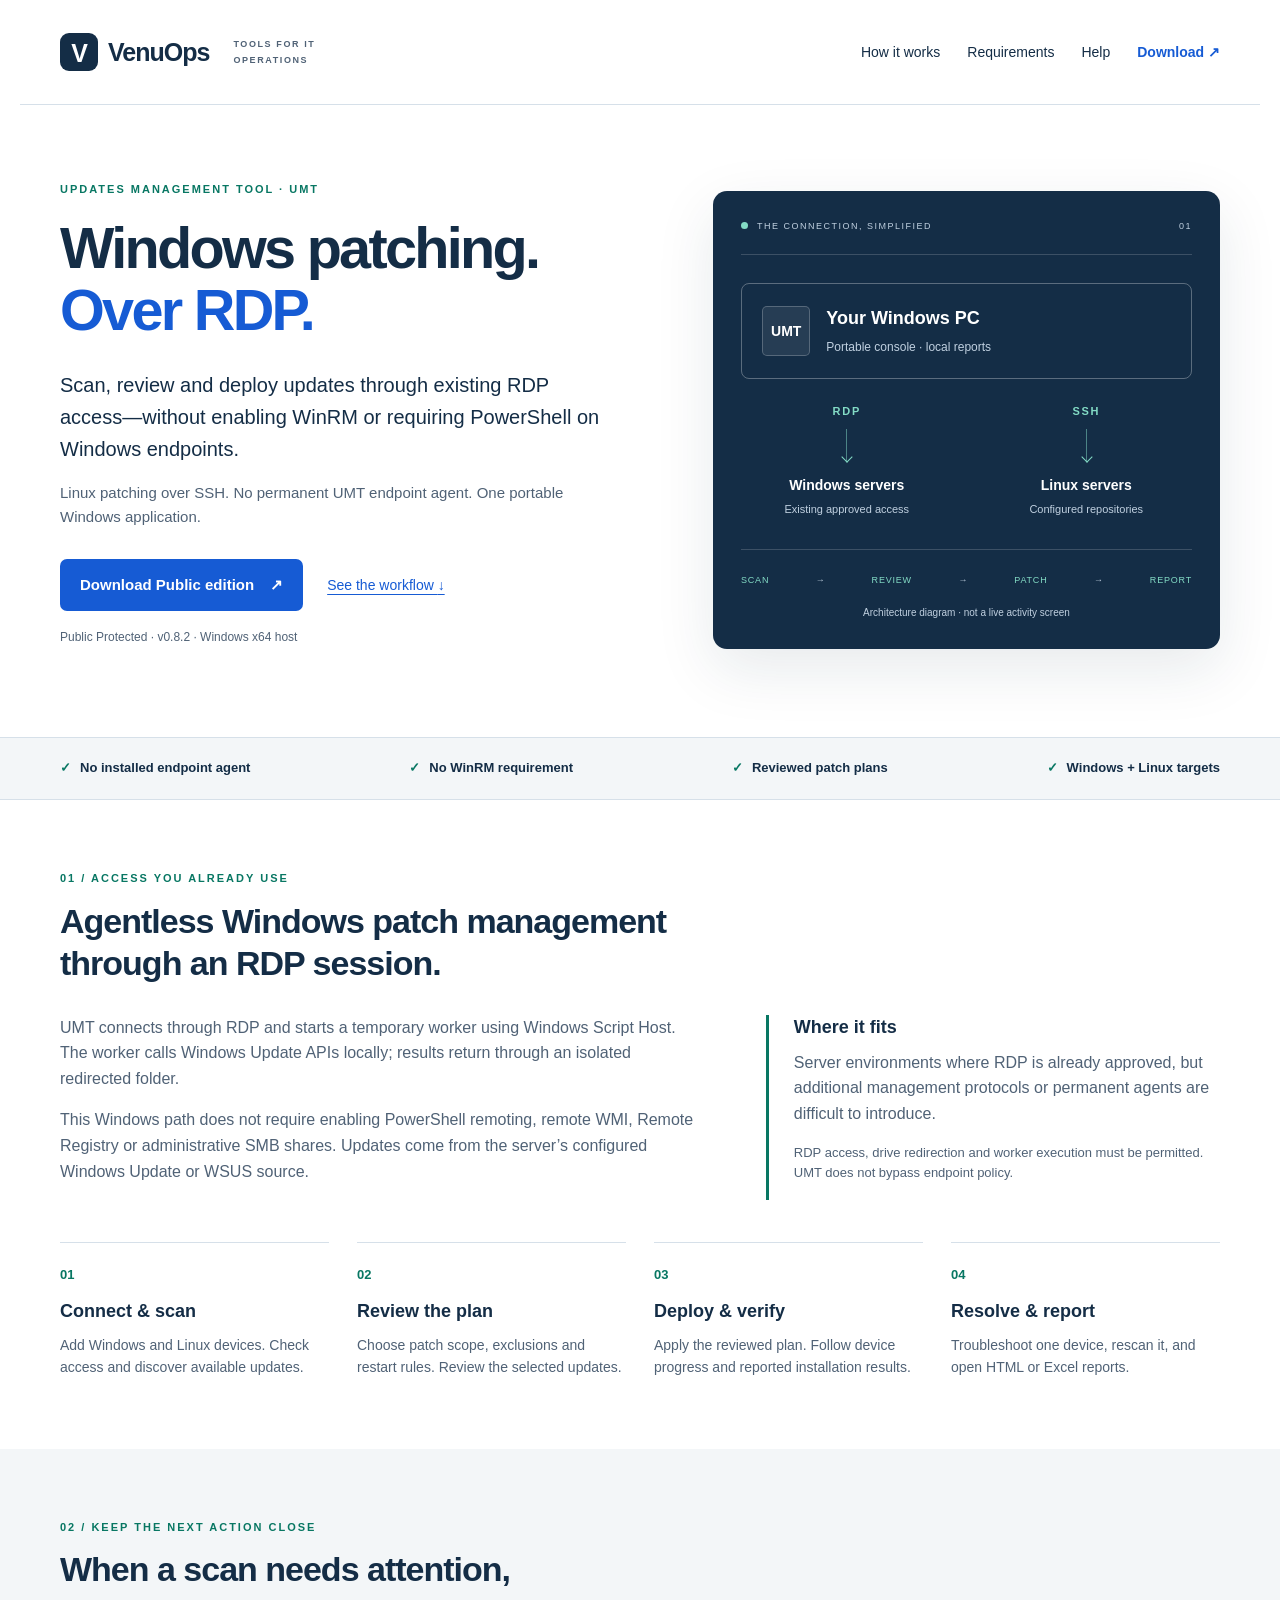
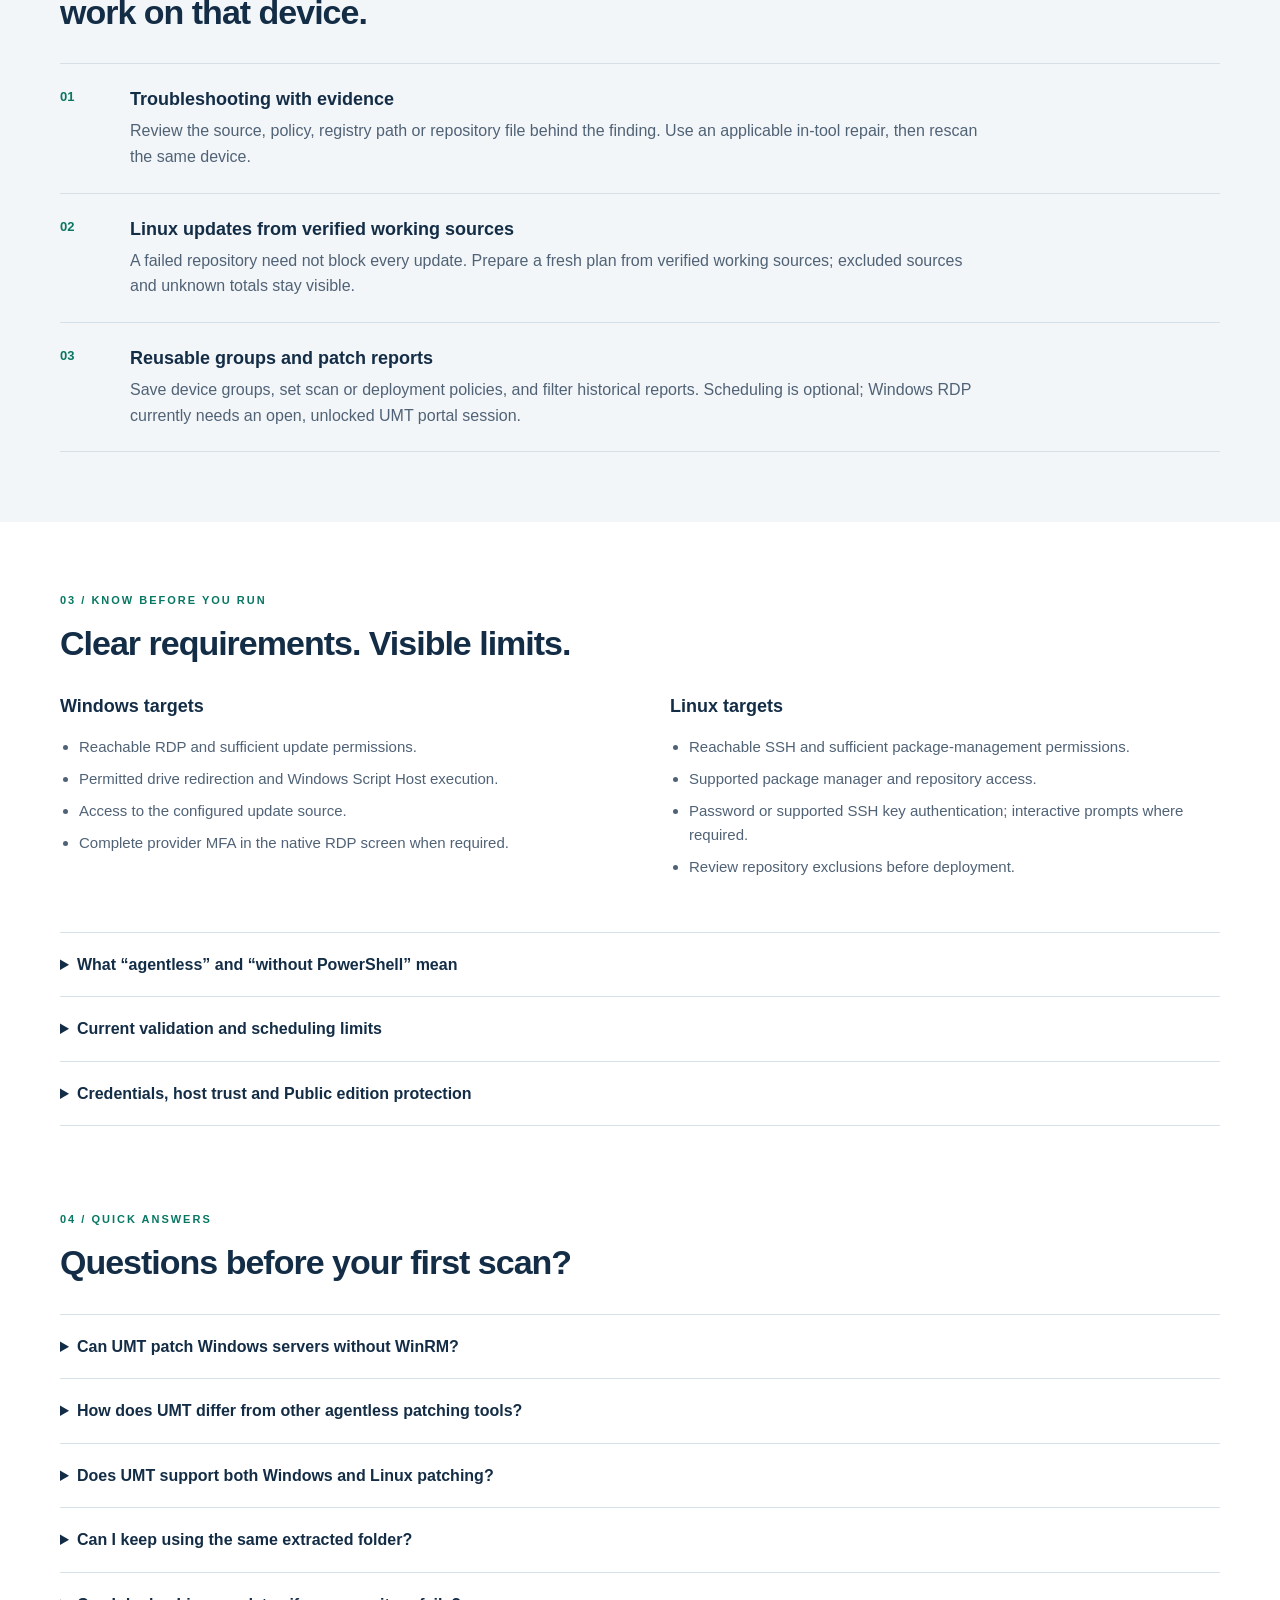
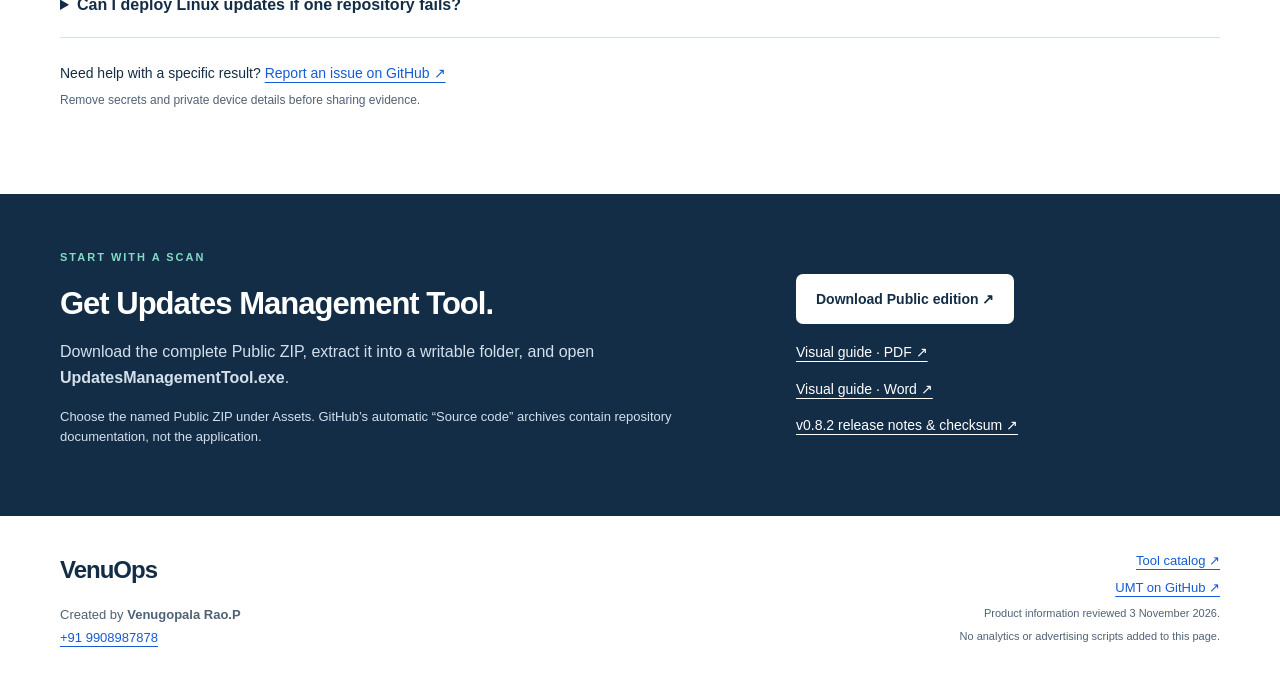
==== index.html @ 6baeb3b1 "Publish VenuOps product website through GitHub Pages" ====
<!doctype html>
<html lang="en">
<head>
  <meta charset="utf-8">
  <meta name="viewport" content="width=device-width, initial-scale=1">
  <title>Agentless Windows Patching over RDP | VenuOps UMT</title>
  <meta name="description" content="Patch Windows servers over existing RDP access without WinRM or endpoint PowerShell. VenuOps UMT also manages Linux updates over SSH. Download the Public edition.">
  <meta name="robots" content="index,follow,max-image-preview:large">
  <meta name="author" content="Venugopala Rao.P">
  <meta name="google-site-verification" content="EnVmpY32mCL_fumtne6uBINLVQVDiM8uMypnUDBG_og">
  <link rel="canonical" href="https://gopalumasree.github.io/Updates-Management-Tool/">
  <meta property="og:type" content="website">
  <meta property="og:site_name" content="VenuOps">
  <meta property="og:title" content="Windows patching over RDP. Linux patching over SSH.">
  <meta property="og:description" content="Meet UMT: portable patch management with reviewed deployment, per-device troubleshooting and local reports. No permanent UMT endpoint agent.">
  <meta property="og:url" content="https://gopalumasree.github.io/Updates-Management-Tool/">
  <meta name="twitter:card" content="summary">
  <meta name="theme-color" content="#142d46">
  <link rel="icon" href="icon.svg" type="image/svg+xml">
  <link rel="stylesheet" href="style.css">
  <script type="application/ld+json">
  {"@context":"https://schema.org","@graph":[{"@type":"WebSite","@id":"https://gopalumasree.github.io/Updates-Management-Tool/#website","url":"https://gopalumasree.github.io/Updates-Management-Tool/","name":"VenuOps UMT","alternateName":"Updates Management Tool"},{"@type":"SoftwareApplication","@id":"https://gopalumasree.github.io/Updates-Management-Tool/#umt","name":"Updates Management Tool (UMT)","alternateName":"VenuOps UMT","url":"https://gopalumasree.github.io/Updates-Management-Tool/","applicationCategory":"UtilitiesApplication","operatingSystem":"Windows x64","softwareVersion":"0.8.2","description":"Portable Windows application for agentless Windows patching over RDP and Linux patching over SSH, with reviewed deployment, troubleshooting, groups and reports.","downloadUrl":"https://github.com/gopalumasree/Updates-Management-Tool/releases/latest","releaseNotes":"https://github.com/gopalumasree/Updates-Management-Tool/releases/tag/v0.8.2","creator":{"@type":"Person","name":"Venugopala Rao.P"},"sameAs":"https://github.com/gopalumasree/Updates-Management-Tool"}]}
  </script>
</head>
<body>
<a class="skip" href="#main">Skip to content</a>
<header class="wrap topbar">
  <a class="brand" href="./" aria-label="VenuOps home"><span class="mark">V</span> VenuOps<span class="brand-note">TOOLS FOR IT OPERATIONS</span></a>
  <nav aria-label="Main navigation"><a href="#how-it-works">How it works</a><a href="#requirements">Requirements</a><a href="#help">Help</a><a class="nav-download" href="#download">Download ↗</a></nav>
</header>
<main id="main">
<section class="hero wrap">
  <div class="hero-copy">
    <p class="eyebrow">UPDATES MANAGEMENT TOOL · UMT</p>
    <h1>Windows patching.<br><span>Over RDP.</span></h1>
    <p class="lead">Scan, review and deploy updates through existing RDP access—without enabling WinRM or requiring PowerShell on Windows endpoints.</p>
    <p class="sublead">Linux patching over SSH. No permanent UMT endpoint agent. One portable Windows application.</p>
    <div class="actions"><a class="button primary" href="https://github.com/gopalumasree/Updates-Management-Tool/releases/latest">Download Public edition <span aria-hidden="true">↗</span></a><a class="text-link" href="#how-it-works">See the workflow <span aria-hidden="true">↓</span></a></div>
    <p class="version">Public Protected · v0.8.2 · Windows x64 host</p>
  </div>
  <div class="connection" role="img" aria-label="Connection diagram: UMT on a Windows PC connects to Windows servers over RDP and Linux servers over SSH. Both feed a reviewed plan and local reports.">
    <div class="diagram-head"><span class="light"></span> THE CONNECTION, SIMPLIFIED <span>01</span></div>
    <div class="host"><span class="host-icon">UMT</span><div><strong>Your Windows PC</strong><span>Portable console · local reports</span></div></div>
    <div class="routes"><div><span class="route-label">RDP</span><span class="route-line"></span><strong>Windows servers</strong><small>Existing approved access</small></div><div><span class="route-label">SSH</span><span class="route-line"></span><strong>Linux servers</strong><small>Configured repositories</small></div></div>
    <div class="diagram-foot"><span>SCAN</span><i>→</i><span>REVIEW</span><i>→</i><span>PATCH</span><i>→</i><span>REPORT</span></div>
    <p>Architecture diagram · not a live activity screen</p>
  </div>
</section>
<section class="proof-strip"><div class="wrap"><span>No installed endpoint agent</span><span>No WinRM requirement</span><span>Reviewed patch plans</span><span>Windows + Linux targets</span></div></section>
<section class="wrap section" id="how-it-works">
  <div class="section-heading"><p class="eyebrow">01 / ACCESS YOU ALREADY USE</p><h2>Agentless Windows patch management<br>through an RDP session.</h2></div>
  <div class="explain-grid"><div><p>UMT connects through RDP and starts a temporary worker using Windows Script Host. The worker calls Windows Update APIs locally; results return through an isolated redirected folder.</p><p>This Windows path does not require enabling PowerShell remoting, remote WMI, Remote Registry or administrative SMB shares. Updates come from the server’s configured Windows Update or WSUS source.</p></div><aside><h3>Where it fits</h3><p>Server environments where RDP is already approved, but additional management protocols or permanent agents are difficult to introduce.</p><p class="small">RDP access, drive redirection and worker execution must be permitted. UMT does not bypass endpoint policy.</p></aside></div>
  <ol class="workflow"><li><span>01</span><h3>Connect & scan</h3><p>Add Windows and Linux devices. Check access and discover available updates.</p></li><li><span>02</span><h3>Review the plan</h3><p>Choose patch scope, exclusions and restart rules. Review the selected updates.</p></li><li><span>03</span><h3>Deploy & verify</h3><p>Apply the reviewed plan. Follow device progress and reported installation results.</p></li><li><span>04</span><h3>Resolve & report</h3><p>Troubleshoot one device, rescan it, and open HTML or Excel reports.</p></li></ol>
</section>
<section class="tinted"><div class="wrap section">
  <div class="section-heading"><p class="eyebrow">02 / KEEP THE NEXT ACTION CLOSE</p><h2>When a scan needs attention,<br>work on that device.</h2></div>
  <div class="feature-rows"><article><span>01</span><div><h3>Troubleshooting with evidence</h3><p>Review the source, policy, registry path or repository file behind the finding. Use an applicable in-tool repair, then rescan the same device.</p></div></article><article><span>02</span><div><h3>Linux updates from verified working sources</h3><p>A failed repository need not block every update. Prepare a fresh plan from verified working sources; excluded sources and unknown totals stay visible.</p></div></article><article><span>03</span><div><h3>Reusable groups and patch reports</h3><p>Save device groups, set scan or deployment policies, and filter historical reports. Scheduling is optional; Windows RDP currently needs an open, unlocked UMT portal session.</p></div></article></div>
</div></section>
<section class="wrap section" id="requirements">
  <div class="section-heading"><p class="eyebrow">03 / KNOW BEFORE YOU RUN</p><h2>Clear requirements. Visible limits.</h2></div>
  <div class="requirements"><article><h3>Windows targets</h3><ul><li>Reachable RDP and sufficient update permissions.</li><li>Permitted drive redirection and Windows Script Host execution.</li><li>Access to the configured update source.</li><li>Complete provider MFA in the native RDP screen when required.</li></ul></article><article><h3>Linux targets</h3><ul><li>Reachable SSH and sufficient package-management permissions.</li><li>Supported package manager and repository access.</li><li>Password or supported SSH key authentication; interactive prompts where required.</li><li>Review repository exclusions before deployment.</li></ul></article></div>
  <details><summary>What “agentless” and “without PowerShell” mean</summary><p>No permanent UMT agent is installed on endpoints. A temporary worker still executes on the Windows server using <code>cscript</code>, Windows Update APIs and local WMI checks. The tool PC uses a bundled PowerShell runtime. No endpoint PowerShell or PowerShell-remoting setup is required for this RDP patching path.</p></details>
  <details><summary>Current validation and scheduling limits</summary><p>Release 0.8.2 passed automated regression, package-integrity and native-startup checks within the documented scope. Live deployment, installed-service lifecycle, logged-out scheduling and cross-PC credential migration acceptance remain pending. A broader saved-credential test process stopped before completion; simulated scheduler tests passed separately.</p><p>Windows RDP/MFA work currently requires an unlocked portal session. Old duplicate scheduler registrations are not automatically removed. Start with a scan-only trial and read <code>docs/VALIDATION.txt</code> in the release.</p></details>
  <details><summary>Credentials, host trust and Public edition protection</summary><p>Saved access is encrypted and Windows/account-bound. Use Backup / move and Restore for migration, then validate access. Reports and operational data remain local unless you choose to share them.</p><p>Current SSH host keys and RDP certificates are automatically accepted; SSH fingerprints and changes are recorded. Check the bundled privacy and authentication documentation against your requirements.</p><p>The Public edition checks owner-signed application files for modification. Normal use needs no owner passphrase. This is application integrity protection, not Windows Authenticode signing or a guarantee against reverse engineering. Public availability does not make the application source open source.</p></details>
</section>
<section class="wrap section faq" id="help">
  <div class="section-heading"><p class="eyebrow">04 / QUICK ANSWERS</p><h2>Questions before your first scan?</h2></div>
  <details><summary>Can UMT patch Windows servers without WinRM?</summary><p>Yes. Its Windows patching path uses RDP to start a local worker and exchange results. You do not need to enable WinRM or PowerShell remoting. RDP, drive redirection and worker execution must already be permitted.</p></details>
  <details><summary>How does UMT differ from other agentless patching tools?</summary><p>The connection method is the distinction. <a href="https://docs.pdq.com/current-version/Deploy/windows-services.htm">PDQ Deploy documents administrative-share transfer and a temporary target service</a>. <a href="https://help.ivanti.com/iv/help/en_US/isec/vNow/Topics/Configuring-Agentless-Patch-Management.htm">Ivanti Security Controls documents file sharing and Remote Registry for agentless scans</a>. UMT uses an RDP session for its Windows path. These are architectural differences, not a claim that UMT replaces every enterprise feature.</p></details>
  <details><summary>Does UMT support both Windows and Linux patching?</summary><p>UMT runs on a Windows x64 PC and manages Windows targets over RDP and Linux targets over SSH. It is not a native Linux desktop application. Available patch choices depend on the target operating system and package manager.</p></details>
  <details><summary>Can I keep using the same extracted folder?</summary><p>Yes. Retain the folder to keep local configuration, run reports and history. Use New scan for a fresh run, or rescan a single device when appropriate. Resume applies to interrupted deployments. Use the protected migration workflow when moving saved access to another machine.</p></details>
  <details><summary>Can I deploy Linux updates if one repository fails?</summary><p>UMT can prepare a new plan using freshly verified working sources. Review the excluded source and selected packages before deployment. Cached or merely observed packages are not automatically a verified deployment plan, and whole-device pending totals may remain unknown.</p></details>
  <p class="help-link">Need help with a specific result? <a href="https://github.com/gopalumasree/Updates-Management-Tool/issues">Report an issue on GitHub ↗</a> <span>Remove secrets and private device details before sharing evidence.</span></p>
</section>
<section class="download-band" id="download"><div class="wrap download-layout"><div><p class="eyebrow">START WITH A SCAN</p><h2>Get Updates Management Tool.</h2><p>Download the complete Public ZIP, extract it into a writable folder, and open <strong>UpdatesManagementTool.exe</strong>.</p><p class="small">Choose the named Public ZIP under Assets. GitHub’s automatic “Source code” archives contain repository documentation, not the application.</p></div><div class="download-actions"><a class="button light-button" href="https://github.com/gopalumasree/Updates-Management-Tool/releases/latest">Download Public edition ↗</a><a href="https://github.com/gopalumasree/Updates-Management-Tool/releases/download/v0.8.2/UMT-0.8.2-Visual-Use-Guide.pdf">Visual guide · PDF ↗</a><a href="https://github.com/gopalumasree/Updates-Management-Tool/releases/download/v0.8.2/UMT-0.8.2-Visual-Use-Guide.docx">Visual guide · Word ↗</a><a href="https://github.com/gopalumasree/Updates-Management-Tool/releases/tag/v0.8.2">v0.8.2 release notes & checksum ↗</a></div></div></section>
</main>
<footer class="wrap"><div><strong>VenuOps</strong><p>Created by <b>Venugopala Rao.P</b><br><a href="tel:+919908987878">+91 9908987878</a></p></div><div class="footer-links"><a href="https://github.com/gopalumasree/VenuOps">Tool catalog ↗</a><a href="https://github.com/gopalumasree/Updates-Management-Tool">UMT on GitHub ↗</a><span>Product information reviewed 3 November 2026.</span><span>No analytics or advertising scripts added to this page.</span></div></footer>
</body>
</html>
---- style.css ----
:root{--ink:#142d46;--blue:#165bd4;--teal:#087763;--muted:#506276;--line:#d6e0e9;--paper:#fff;--tint:#f3f6f8}*{box-sizing:border-box}html{scroll-behavior:smooth;scroll-padding-top:24px}body{margin:0;color:var(--ink);background:var(--paper);font-family:Segoe UI,Arial,sans-serif;font-size:16px;line-height:1.6}a{color:var(--blue);text-underline-offset:4px}a:hover{text-decoration-thickness:2px}a:focus-visible,summary:focus-visible{outline:3px solid #d98b1d;outline-offset:5px;border-radius:4px}.wrap{max-width:1240px;margin:auto;padding-left:40px;padding-right:40px}.skip{position:absolute;top:-100px;left:16px;background:white;padding:12px;z-index:10}.skip:focus{top:12px}.topbar{display:flex;align-items:center;justify-content:space-between;min-height:105px;border-bottom:1px solid var(--line);gap:24px}.brand{display:flex;align-items:center;gap:10px;text-decoration:none;color:var(--ink);font-size:25px;font-weight:750;letter-spacing:-1px}.mark{display:grid;place-items:center;width:38px;height:38px;background:var(--ink);color:#fff;font-size:25px;border-radius:9px}.brand-note{max-width:112px;font-size:9px;letter-spacing:1.6px;margin-left:14px;line-height:1.8;font-weight:600;color:var(--muted)}nav{display:flex;gap:27px;align-items:center;font-size:14px}nav a{color:var(--ink);text-decoration:none}.nav-download{color:var(--blue);font-weight:650}.hero{display:grid;grid-template-columns:1.15fr 1fr;gap:70px;padding-top:76px;padding-bottom:78px;align-items:center}.eyebrow{font-size:11px;font-weight:750;letter-spacing:2px;margin:0 0 18px;color:var(--teal)}h1{font-size:clamp(44px,4.5vw,66px);font-weight:700;line-height:1.08;letter-spacing:-2.7px;margin:0 0 28px}h1 span{color:var(--blue)}.lead{font-size:20px;line-height:1.6;margin-bottom:16px;max-width:550px}.sublead{font-size:15px;color:var(--muted);max-width:510px}.actions{display:flex;gap:24px;align-items:center;margin-top:30px}.button{display:inline-flex;gap:16px;align-items:center;justify-content:center;text-decoration:none;font-weight:650;padding:14px 20px;border-radius:7px;font-size:15px}.primary{background:var(--blue);color:white}.primary:hover{background:#1049ad}.text-link{font-size:14px;white-space:nowrap}.version{font-size:12px;color:var(--muted);margin-top:17px}.connection{background:var(--ink);color:#fff;padding:28px;border-radius:14px;box-shadow:0 20px 60px #142d461a}.diagram-head{display:flex;align-items:center;gap:9px;font-size:9px;letter-spacing:1.5px;color:#c0d0e0;border-bottom:1px solid #ffffff2b;padding-bottom:21px}.diagram-head>span:last-child{margin-left:auto}.light{height:7px;width:7px;border-radius:50%;background:#83dbc5}.host{display:flex;align-items:center;gap:16px;border:1px solid #ffffff4d;border-radius:8px;padding:20px;margin-top:28px}.host-icon{background:#ffffff14;border:1px solid #ffffff38;padding:13px 8px;border-radius:5px;font-weight:750;font-size:14px}.host strong{display:block;font-size:18px}.host div span{font-size:12px;color:#c0d0e0}.routes{display:grid;grid-template-columns:1fr 1fr;gap:28px;text-align:center;margin-top:24px}.routes>div{display:flex;flex-direction:column;align-items:center}.route-label{color:#83dbc5;font-size:11px;letter-spacing:1.7px;font-weight:700}.route-line{height:32px;width:1px;background:#83dbc580;position:relative;margin:8px 0 13px}.route-line:after{content:'';position:absolute;bottom:0;left:-3px;width:7px;height:7px;border-right:1px solid #83dbc5;border-bottom:1px solid #83dbc5;transform:rotate(45deg)}.routes strong{font-size:14px}.routes small{font-size:11px;color:#c0d0e0;margin-top:5px}.diagram-foot{display:flex;justify-content:space-between;gap:5px;border-top:1px solid #ffffff2b;margin-top:30px;padding-top:23px;font-size:9px;letter-spacing:.8px;color:#83dbc5}.diagram-foot i{color:#c0d0e0}.connection>p{font-size:10px;color:#c0d0e0;margin:18px 0 0;text-align:center}.proof-strip{border-top:1px solid var(--line);border-bottom:1px solid var(--line);background:var(--tint)}.proof-strip>.wrap{display:flex;justify-content:space-between;gap:20px;padding-top:20px;padding-bottom:20px;font-size:13px;font-weight:650}.proof-strip span:before{content:'✓';color:var(--teal);margin-right:9px}.section{padding-top:70px;padding-bottom:70px}.section-heading{margin-bottom:30px}.section-heading .eyebrow{margin-bottom:12px}h2{font-size:34px;font-weight:650;line-height:1.25;letter-spacing:-1px;margin:0}h3{font-size:18px;line-height:1.4;margin:0 0 10px}.explain-grid{display:grid;grid-template-columns:1.4fr 1fr;gap:70px}.explain-grid p{margin:0 0 16px;color:var(--muted)}aside{border-left:3px solid var(--teal);padding-left:25px}.small{font-size:13px}.workflow{list-style:none;margin:42px 0 0;padding:0;display:grid;grid-template-columns:repeat(4,1fr);gap:28px}.workflow li{border-top:1px solid var(--line);padding-top:18px}.workflow li>span{color:var(--teal);font-size:13px;font-weight:700}.workflow h3{margin-top:12px}.workflow p{font-size:14px;color:var(--muted);margin:0}.tinted{background:var(--tint)}.feature-rows{border-top:1px solid var(--line)}.feature-rows article{display:grid;grid-template-columns:70px 1fr;padding:23px 0;border-bottom:1px solid var(--line)}.feature-rows article>span{color:var(--teal);font-size:13px;font-weight:750}.feature-rows h3{margin:0 0 6px}.feature-rows p{margin:0;color:var(--muted);max-width:850px}.requirements{display:grid;grid-template-columns:1fr 1fr;gap:60px;margin-bottom:30px}.requirements ul{padding-left:19px;color:var(--muted);font-size:15px}.requirements li{padding-bottom:8px}details{border-top:1px solid var(--line)}details:last-of-type{border-bottom:1px solid var(--line)}summary{cursor:pointer;padding:19px 32px 19px 0;font-weight:600;font-size:16px}details p{font-size:15px;color:var(--muted);max-width:1000px;margin:0 0 18px}code{font-size:13px;background:var(--tint);padding:2px 5px;border-radius:3px}.faq{padding-top:15px}.help-link{font-size:14px;margin-top:24px}.help-link span{display:block;color:var(--muted);font-size:12px;margin-top:7px}.download-band{background:var(--ink);color:white}.download-layout{display:grid;grid-template-columns:1.5fr 1fr;gap:100px;padding-top:55px;padding-bottom:55px}.download-band .eyebrow{color:#83dbc5}.download-band p{color:#d3e0eb}.download-band h2{font-size:31px}.download-actions{display:flex;flex-direction:column;align-items:flex-start;gap:14px;justify-content:center}.download-actions>a{color:white;font-size:14px}.download-actions>.light-button{color:var(--ink);background:white;margin-bottom:3px}footer{display:flex;justify-content:space-between;gap:40px;padding-top:35px;padding-bottom:35px}footer strong{font-size:24px;letter-spacing:-1px}footer p{font-size:13px;color:var(--muted);line-height:1.8}.footer-links{display:flex;flex-direction:column;align-items:flex-end;gap:6px;font-size:13px}.footer-links span{font-size:11px;color:var(--muted)}@media(max-width:1000px){.hero{gap:32px}.actions{gap:16px;flex-wrap:wrap}.brand-note{display:none}.connection{padding:22px}.explain-grid{gap:35px}.download-layout{gap:40px}.workflow{gap:18px}}@media(max-width:760px){.wrap{padding-left:24px;padding-right:24px}.topbar{min-height:84px}.brand{font-size:22px}nav{gap:16px}nav>a:not(.nav-download){display:none}.hero{grid-template-columns:1fr;padding-top:44px;padding-bottom:44px;gap:32px}h1{font-size:51px;letter-spacing:-2px}.lead{font-size:18px}.connection{max-width:520px;width:100%}.proof-strip>.wrap{display:grid;grid-template-columns:1fr 1fr;gap:14px;font-size:12px}.section{padding-top:45px;padding-bottom:45px}h2{font-size:29px}.explain-grid,.requirements,.download-layout{grid-template-columns:1fr;gap:25px}.workflow{grid-template-columns:1fr 1fr;gap:28px 22px}.feature-rows article{grid-template-columns:40px 1fr}.feature-rows p{font-size:14px}.faq{padding-top:5px}.download-layout{padding-top:40px;padding-bottom:40px}footer{flex-direction:column;gap:16px}.footer-links{align-items:flex-start}}@media(prefers-reduced-motion:reduce){html{scroll-behavior:auto}}
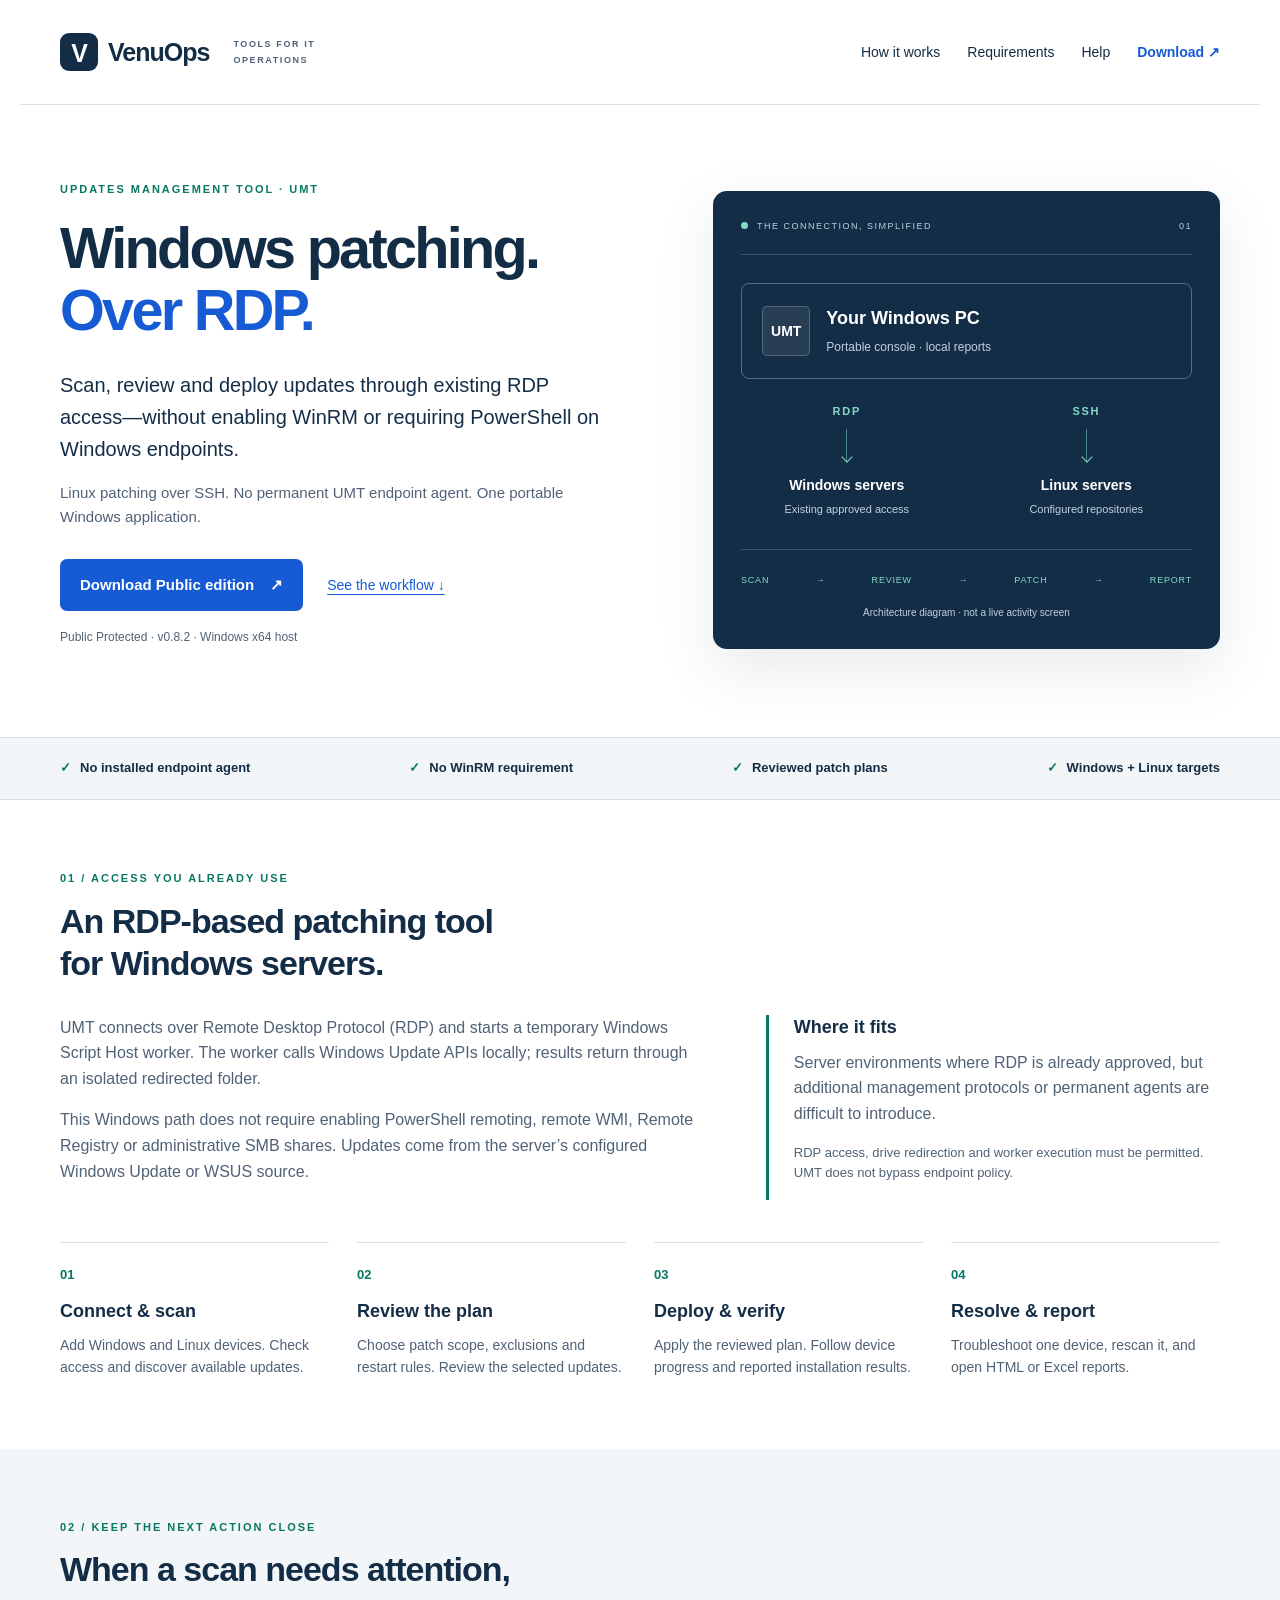
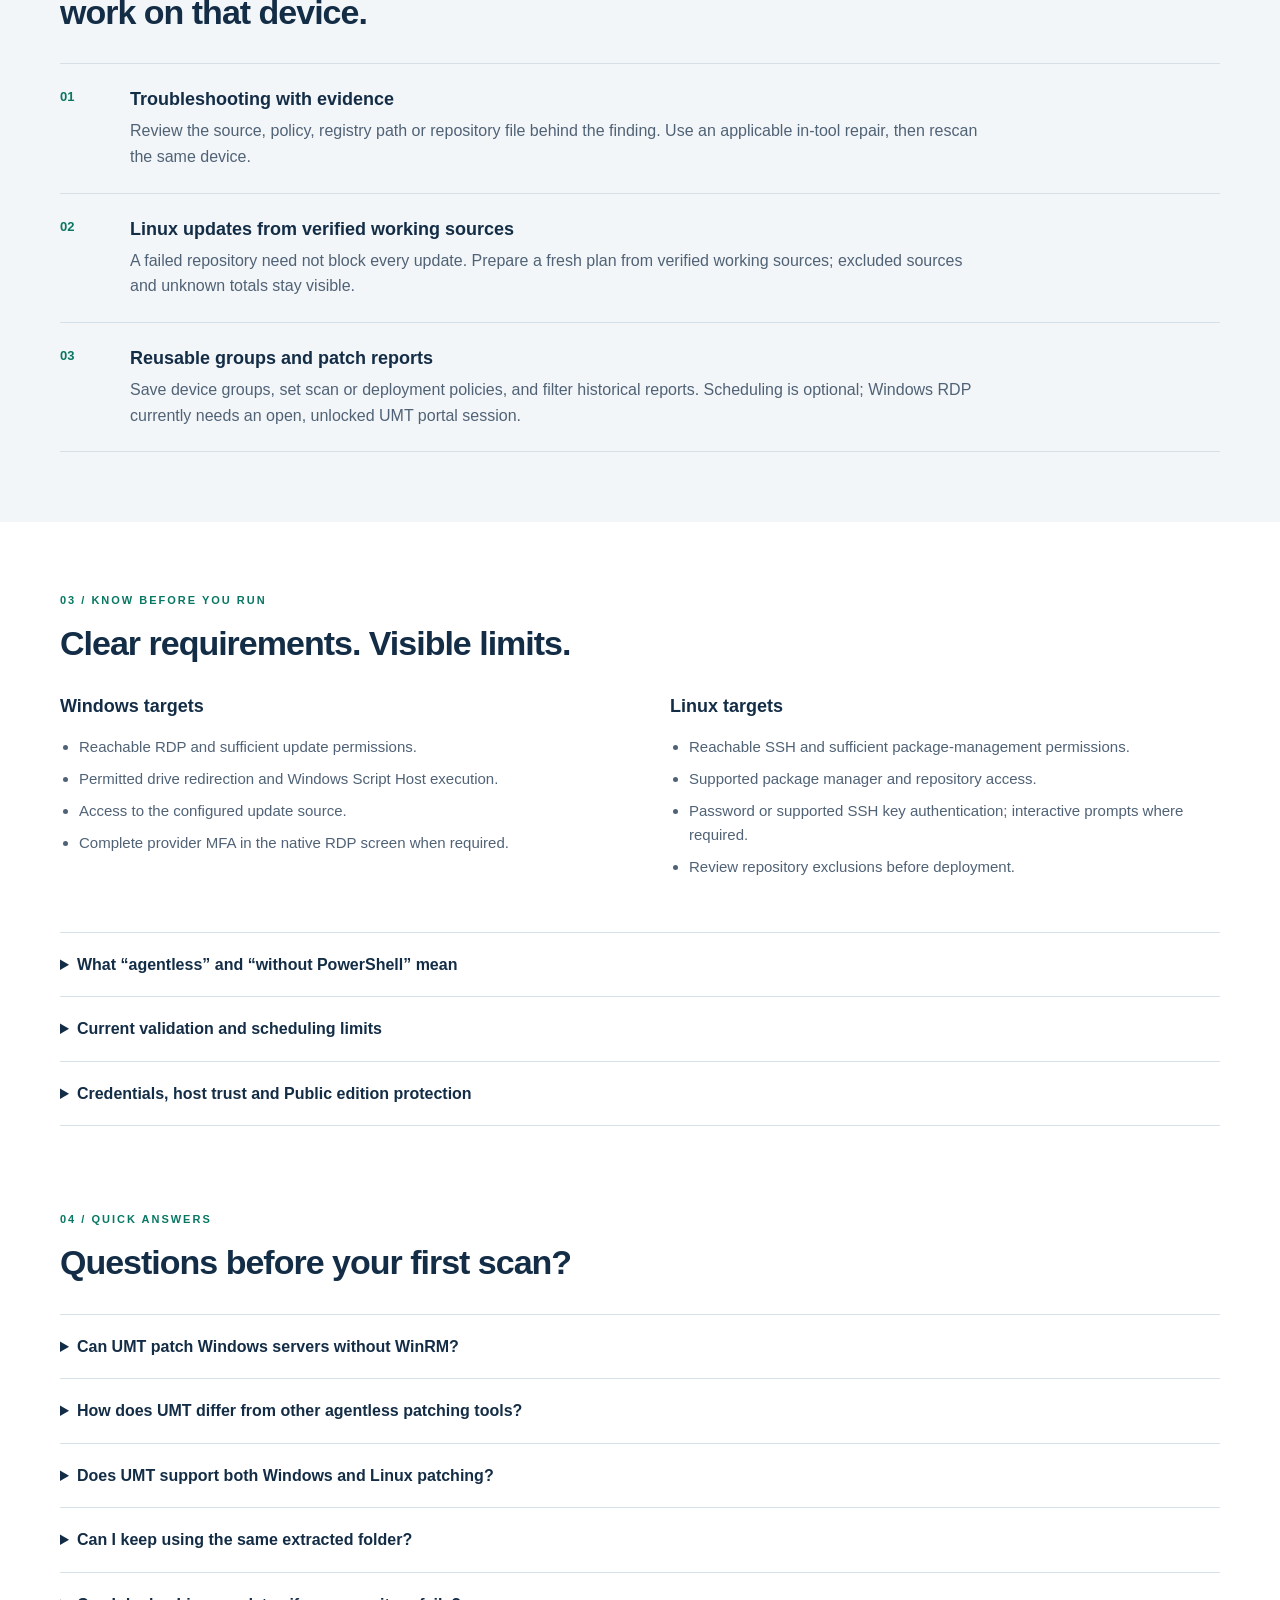
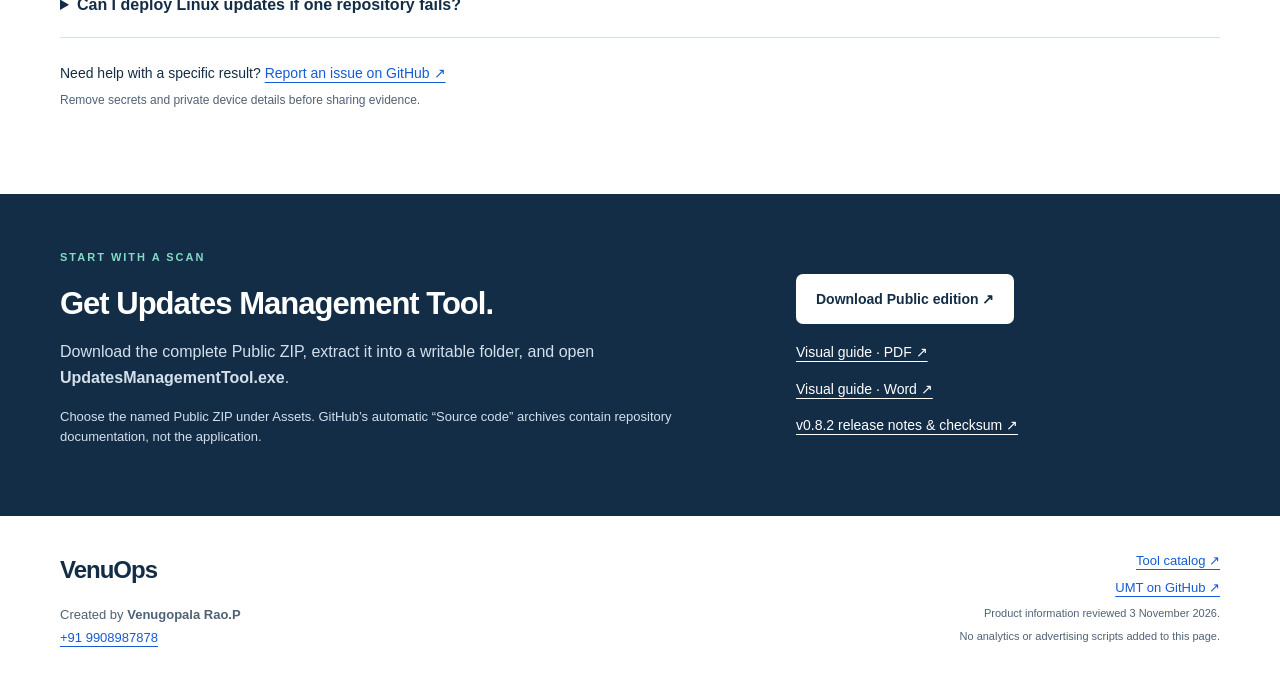
==== commit 702ce15a: "Clarify UMT as an RDP-based Windows patching tool Align the page title, description and product head" ====
--- a/index.html
+++ b/index.html
@@ -3,15 +3,15 @@
 <head>
   <meta charset="utf-8">
   <meta name="viewport" content="width=device-width, initial-scale=1">
-  <title>Agentless Windows Patching over RDP | VenuOps UMT</title>
-  <meta name="description" content="Patch Windows servers over existing RDP access without WinRM or endpoint PowerShell. VenuOps UMT also manages Linux updates over SSH. Download the Public edition.">
+  <title>RDP-Based Patching Tool for Windows | VenuOps UMT</title>
+  <meta name="description" content="VenuOps UMT is an agentless, RDP-based patching tool for Windows servers. Scan, review and deploy updates without WinRM. Linux patching over SSH.">
   <meta name="robots" content="index,follow,max-image-preview:large">
   <meta name="author" content="Venugopala Rao.P">
-  <meta name="google-site-verification" content="EnVmpY32mCL_fumtne6uBINLVQVDiM8uMypnUDBG_og">
+  <meta name="google-site-verification" content="dtUkel_ZgGdkJkmqBDtVqUcIwgSxSSlzaxHE_dK5BXY">
   <link rel="canonical" href="https://gopalumasree.github.io/Updates-Management-Tool/">
   <meta property="og:type" content="website">
   <meta property="og:site_name" content="VenuOps">
-  <meta property="og:title" content="Windows patching over RDP. Linux patching over SSH.">
+  <meta property="og:title" content="RDP-Based Patching Tool for Windows | VenuOps UMT">
   <meta property="og:description" content="Meet UMT: portable patch management with reviewed deployment, per-device troubleshooting and local reports. No permanent UMT endpoint agent.">
   <meta property="og:url" content="https://gopalumasree.github.io/Updates-Management-Tool/">
   <meta name="twitter:card" content="summary">
@@ -48,8 +48,8 @@
 </section>
 <section class="proof-strip"><div class="wrap"><span>No installed endpoint agent</span><span>No WinRM requirement</span><span>Reviewed patch plans</span><span>Windows + Linux targets</span></div></section>
 <section class="wrap section" id="how-it-works">
-  <div class="section-heading"><p class="eyebrow">01 / ACCESS YOU ALREADY USE</p><h2>Agentless Windows patch management<br>through an RDP session.</h2></div>
-  <div class="explain-grid"><div><p>UMT connects through RDP and starts a temporary worker using Windows Script Host. The worker calls Windows Update APIs locally; results return through an isolated redirected folder.</p><p>This Windows path does not require enabling PowerShell remoting, remote WMI, Remote Registry or administrative SMB shares. Updates come from the server’s configured Windows Update or WSUS source.</p></div><aside><h3>Where it fits</h3><p>Server environments where RDP is already approved, but additional management protocols or permanent agents are difficult to introduce.</p><p class="small">RDP access, drive redirection and worker execution must be permitted. UMT does not bypass endpoint policy.</p></aside></div>
+  <div class="section-heading"><p class="eyebrow">01 / ACCESS YOU ALREADY USE</p><h2>An RDP-based patching tool<br>for Windows servers.</h2></div>
+  <div class="explain-grid"><div><p>UMT connects over Remote Desktop Protocol (RDP) and starts a temporary Windows Script Host worker. The worker calls Windows Update APIs locally; results return through an isolated redirected folder.</p><p>This Windows path does not require enabling PowerShell remoting, remote WMI, Remote Registry or administrative SMB shares. Updates come from the server’s configured Windows Update or WSUS source.</p></div><aside><h3>Where it fits</h3><p>Server environments where RDP is already approved, but additional management protocols or permanent agents are difficult to introduce.</p><p class="small">RDP access, drive redirection and worker execution must be permitted. UMT does not bypass endpoint policy.</p></aside></div>
   <ol class="workflow"><li><span>01</span><h3>Connect & scan</h3><p>Add Windows and Linux devices. Check access and discover available updates.</p></li><li><span>02</span><h3>Review the plan</h3><p>Choose patch scope, exclusions and restart rules. Review the selected updates.</p></li><li><span>03</span><h3>Deploy & verify</h3><p>Apply the reviewed plan. Follow device progress and reported installation results.</p></li><li><span>04</span><h3>Resolve & report</h3><p>Troubleshoot one device, rescan it, and open HTML or Excel reports.</p></li></ol>
 </section>
 <section class="tinted"><div class="wrap section">
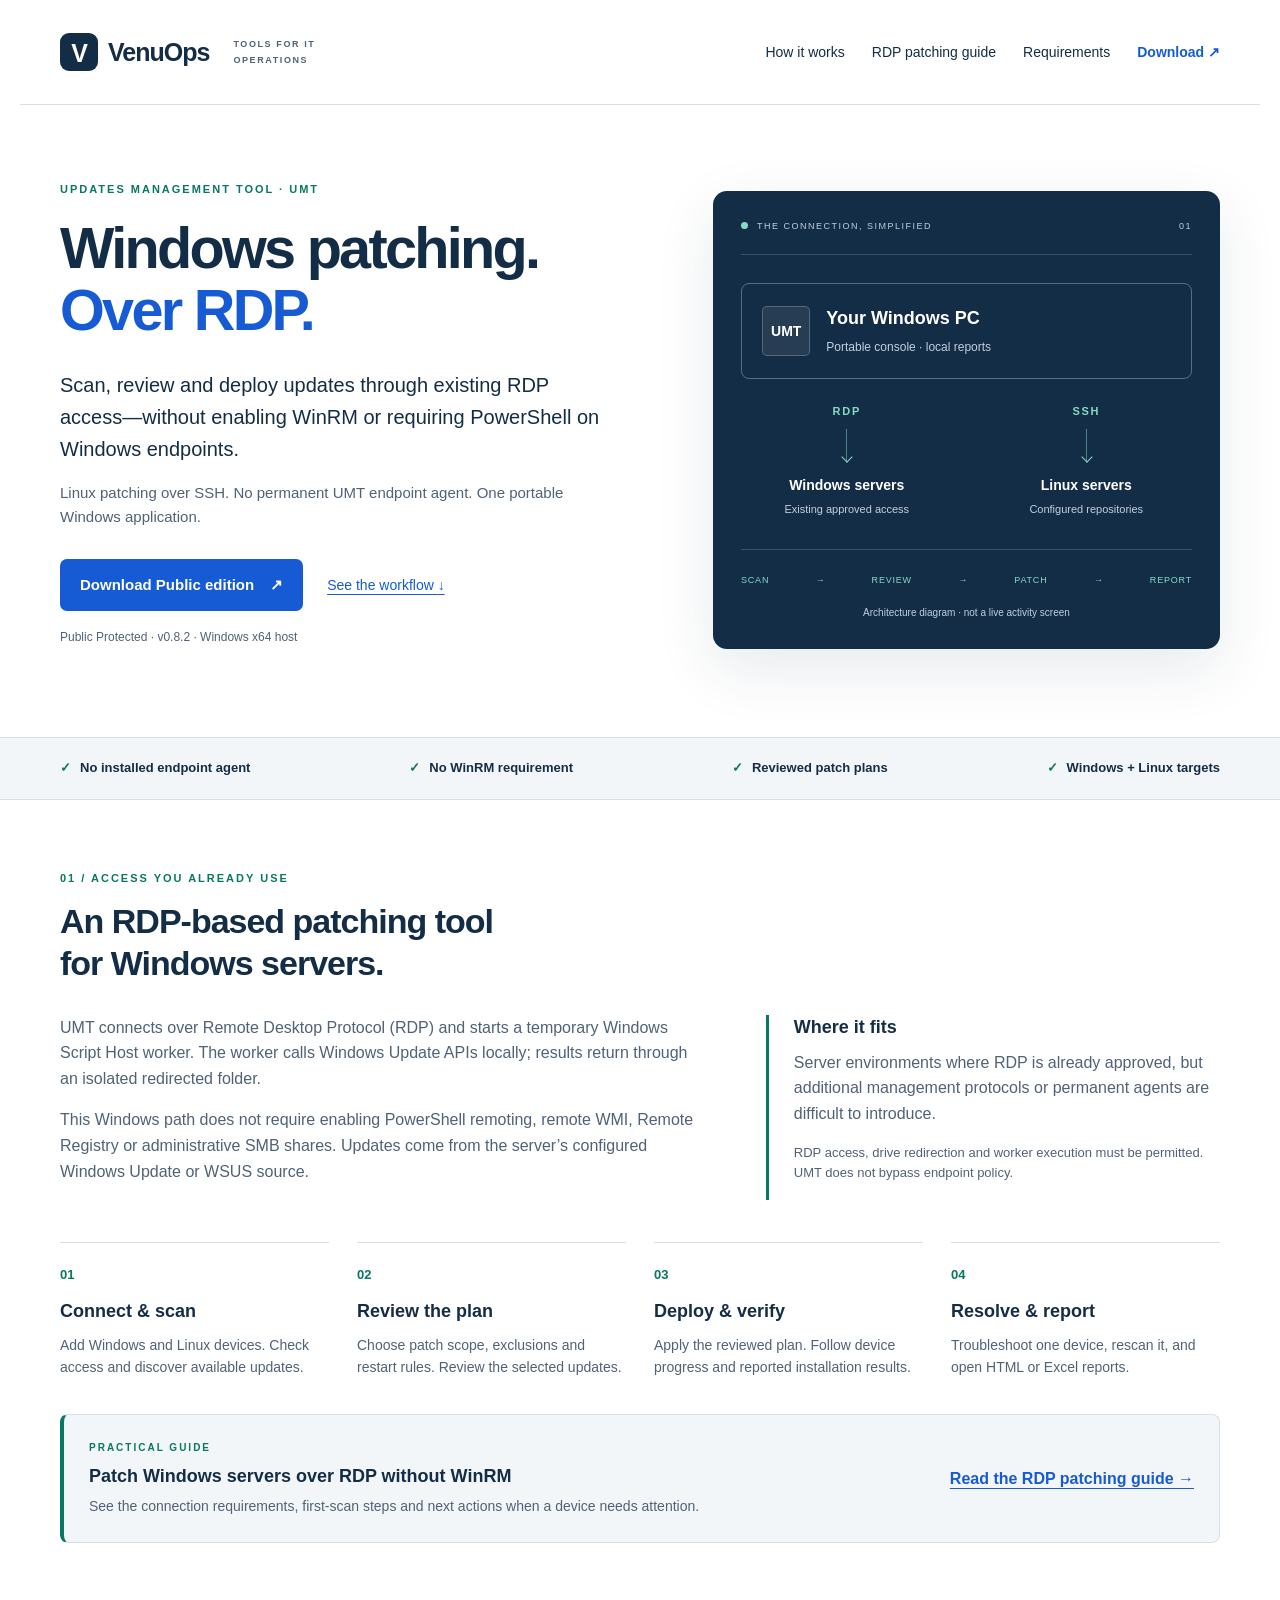
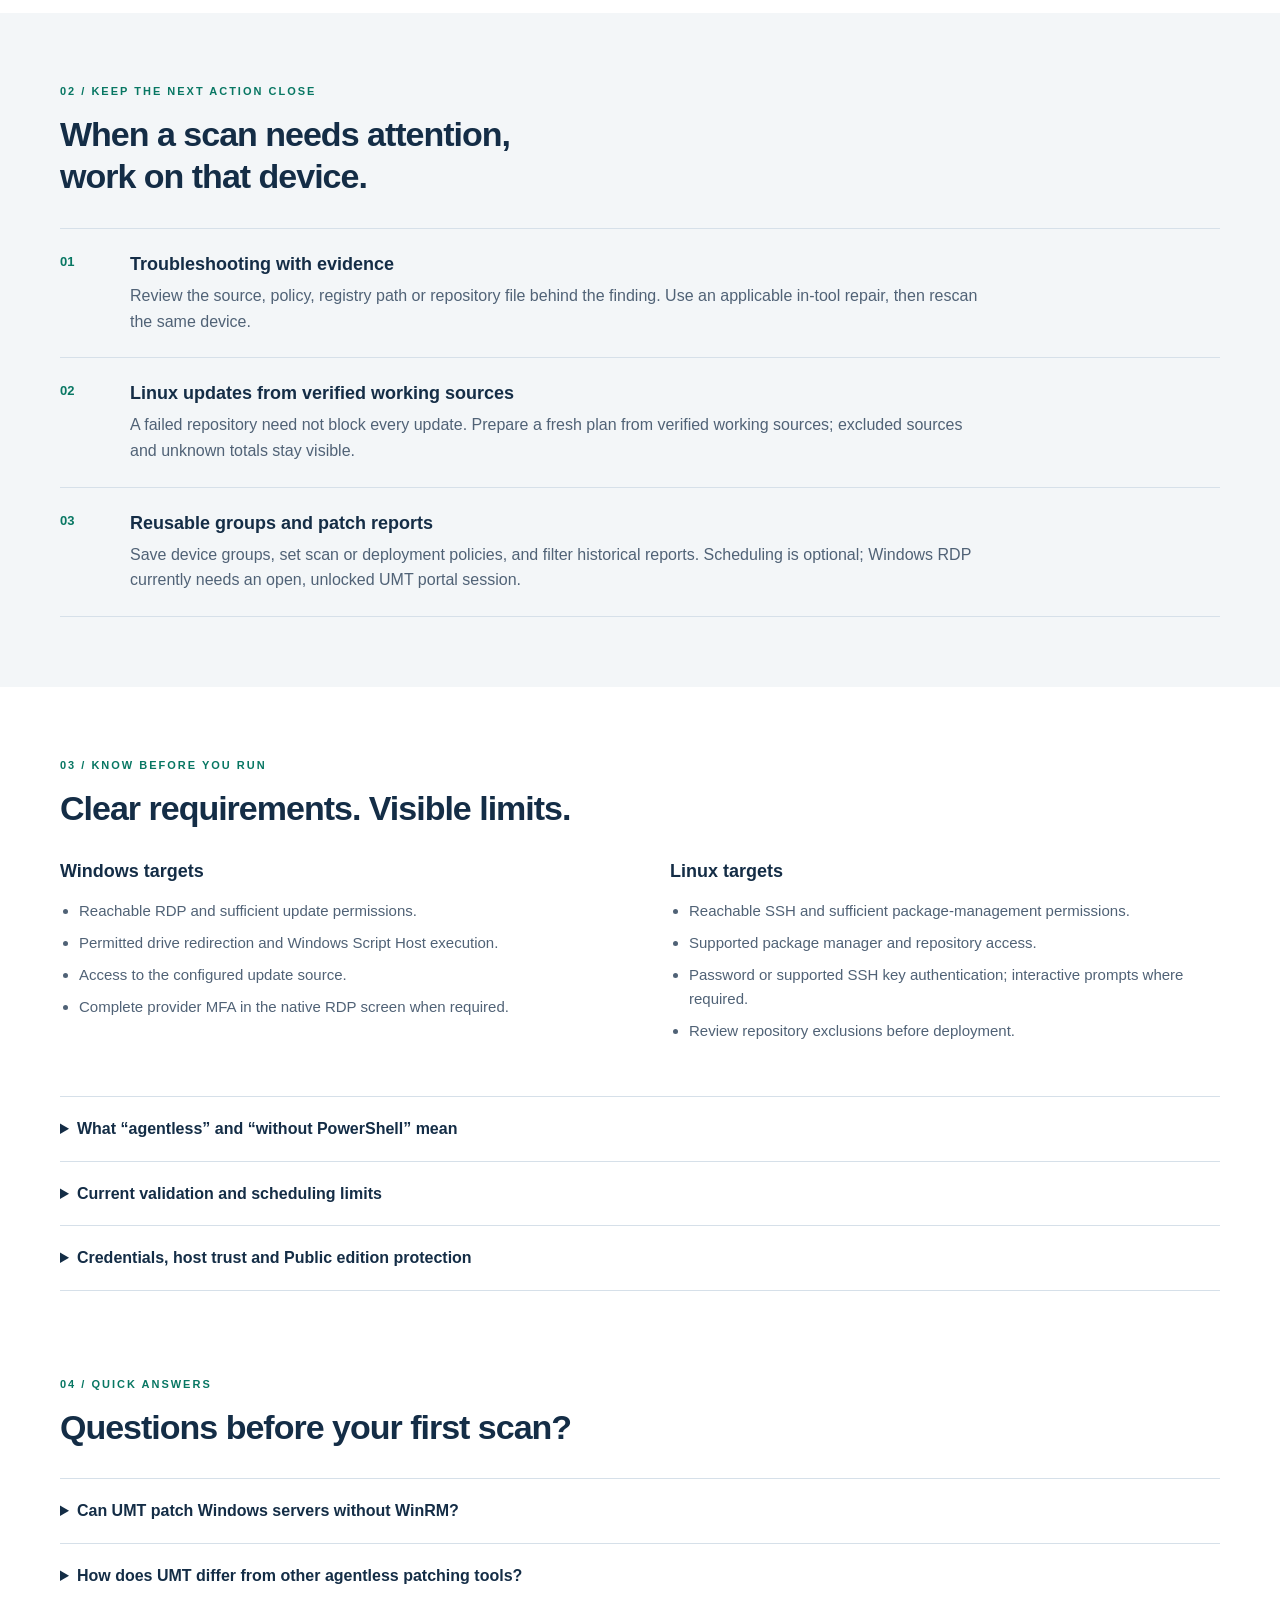
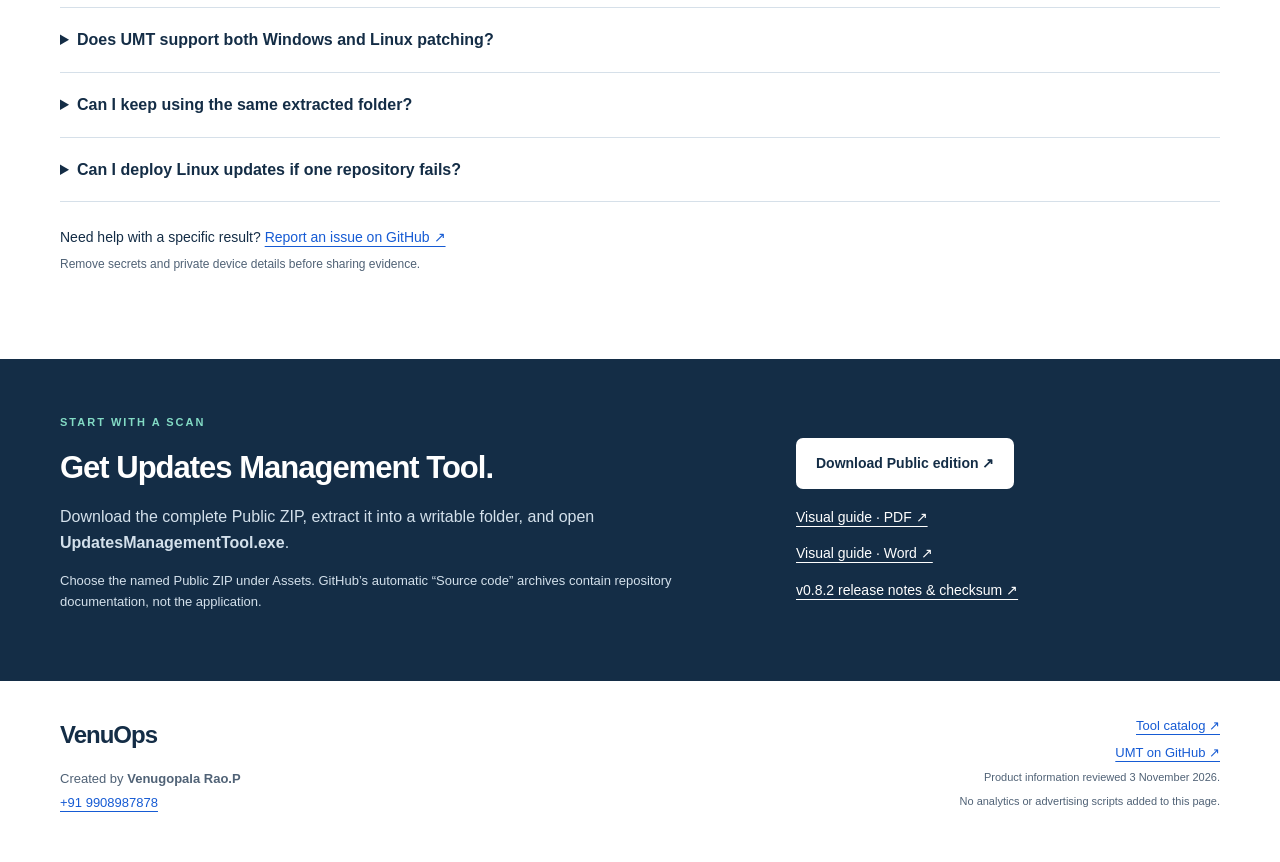
==== commit 0031f7a7: "Add practical RDP patching guide and improve page discovery Document requirements, the scan-to-deplo" ====
--- a/index.html
+++ b/index.html
@@ -18,6 +18,7 @@
   <meta name="theme-color" content="#142d46">
   <link rel="icon" href="icon.svg" type="image/svg+xml">
   <link rel="stylesheet" href="style.css">
+  <link rel="stylesheet" href="guide.css">
   <script type="application/ld+json">
   {"@context":"https://schema.org","@graph":[{"@type":"WebSite","@id":"https://gopalumasree.github.io/Updates-Management-Tool/#website","url":"https://gopalumasree.github.io/Updates-Management-Tool/","name":"VenuOps UMT","alternateName":"Updates Management Tool"},{"@type":"SoftwareApplication","@id":"https://gopalumasree.github.io/Updates-Management-Tool/#umt","name":"Updates Management Tool (UMT)","alternateName":"VenuOps UMT","url":"https://gopalumasree.github.io/Updates-Management-Tool/","applicationCategory":"UtilitiesApplication","operatingSystem":"Windows x64","softwareVersion":"0.8.2","description":"Portable Windows application for agentless Windows patching over RDP and Linux patching over SSH, with reviewed deployment, troubleshooting, groups and reports.","downloadUrl":"https://github.com/gopalumasree/Updates-Management-Tool/releases/latest","releaseNotes":"https://github.com/gopalumasree/Updates-Management-Tool/releases/tag/v0.8.2","creator":{"@type":"Person","name":"Venugopala Rao.P"},"sameAs":"https://github.com/gopalumasree/Updates-Management-Tool"}]}
   </script>
@@ -26,7 +27,7 @@
 <a class="skip" href="#main">Skip to content</a>
 <header class="wrap topbar">
   <a class="brand" href="./" aria-label="VenuOps home"><span class="mark">V</span> VenuOps<span class="brand-note">TOOLS FOR IT OPERATIONS</span></a>
-  <nav aria-label="Main navigation"><a href="#how-it-works">How it works</a><a href="#requirements">Requirements</a><a href="#help">Help</a><a class="nav-download" href="#download">Download ↗</a></nav>
+  <nav aria-label="Main navigation"><a href="#how-it-works">How it works</a><a href="rdp-patching-guide.html">RDP patching guide</a><a href="#requirements">Requirements</a><a class="nav-download" href="#download">Download ↗</a></nav>
 </header>
 <main id="main">
 <section class="hero wrap">
@@ -51,6 +52,7 @@
   <div class="section-heading"><p class="eyebrow">01 / ACCESS YOU ALREADY USE</p><h2>An RDP-based patching tool<br>for Windows servers.</h2></div>
   <div class="explain-grid"><div><p>UMT connects over Remote Desktop Protocol (RDP) and starts a temporary Windows Script Host worker. The worker calls Windows Update APIs locally; results return through an isolated redirected folder.</p><p>This Windows path does not require enabling PowerShell remoting, remote WMI, Remote Registry or administrative SMB shares. Updates come from the server’s configured Windows Update or WSUS source.</p></div><aside><h3>Where it fits</h3><p>Server environments where RDP is already approved, but additional management protocols or permanent agents are difficult to introduce.</p><p class="small">RDP access, drive redirection and worker execution must be permitted. UMT does not bypass endpoint policy.</p></aside></div>
   <ol class="workflow"><li><span>01</span><h3>Connect & scan</h3><p>Add Windows and Linux devices. Check access and discover available updates.</p></li><li><span>02</span><h3>Review the plan</h3><p>Choose patch scope, exclusions and restart rules. Review the selected updates.</p></li><li><span>03</span><h3>Deploy & verify</h3><p>Apply the reviewed plan. Follow device progress and reported installation results.</p></li><li><span>04</span><h3>Resolve & report</h3><p>Troubleshoot one device, rescan it, and open HTML or Excel reports.</p></li></ol>
+  <aside class="guide-card"><div><p class="eyebrow">PRACTICAL GUIDE</p><h3>Patch Windows servers over RDP without WinRM</h3><p>See the connection requirements, first-scan steps and next actions when a device needs attention.</p></div><a href="rdp-patching-guide.html">Read the RDP patching guide →</a></aside>
 </section>
 <section class="tinted"><div class="wrap section">
   <div class="section-heading"><p class="eyebrow">02 / KEEP THE NEXT ACTION CLOSE</p><h2>When a scan needs attention,<br>work on that device.</h2></div>
--- a/guide.css
+++ b/guide.css
@@ -0,0 +1 @@
+.guide{max-width:1120px;padding-bottom:30px}.breadcrumbs{font-size:13px;gap:12px;flex-wrap:wrap;padding-top:24px;color:var(--muted)}.guide-intro{padding:44px 0 28px}.guide h1{font-size:clamp(37px,4.2vw,58px);line-height:1.15;letter-spacing:-2px}.guide .lead{max-width:800px}.guide-intro .small{color:var(--muted)}.guide-toc{padding:16px 0;border-top:1px solid var(--line);border-bottom:1px solid var(--line);gap:24px;flex-wrap:wrap}.guide-toc a{color:var(--blue)}.guide-section{padding:44px 0 0;scroll-margin-top:24px}.guide-section h2{font-size:30px;margin-bottom:20px;max-width:850px}.guide-section>p{max-width:880px}.route-flow{display:grid;grid-template-columns:repeat(3,1fr);gap:30px;list-style:none;padding:0;margin:28px 0}.route-flow li{position:relative;background:var(--ink);color:#fff;padding:20px;border-radius:8px}.route-flow li:not(:last-child):after{content:'→';position:absolute;right:-24px;top:25px;color:var(--teal);font-size:22px}.route-flow strong,.route-flow span{display:block}.route-flow span{font-size:12px;color:#d3e0eb;margin-top:6px}.table-scroll{overflow-x:auto;margin:25px 0;border:1px solid var(--line);border-radius:8px}.guide-table{border-collapse:collapse;width:100%;text-align:left;font-size:14px;line-height:1.6}.guide-table caption{text-align:left;background:var(--tint);padding:15px 20px;font-weight:650}.guide-table th,.guide-table td{padding:15px 20px;vertical-align:top;border-top:1px solid var(--line)}.guide-table thead{background:var(--tint)}.guide-table tbody th{width:29%;font-weight:650}.guide-table td{color:var(--muted)}.check-list{padding-left:22px;max-width:900px}.check-list li{margin:13px 0}.guide-steps{padding-left:25px;max-width:890px}.guide-steps li{padding:8px 0 8px 12px}.guide-steps li::marker{font-weight:750;color:var(--teal)}.guide-steps h3{margin:0 0 6px}.guide-steps p{margin:0;color:var(--muted)}.guide-cta{padding:25px;background:var(--tint);border:1px solid var(--line);border-radius:8px;display:flex;align-items:center;gap:25px;justify-content:space-between;margin:30px 0}.guide-cta p{margin:0;font-size:14px;color:var(--muted)}.guide-cta .button{white-space:nowrap}.guide-card{display:flex;gap:30px;justify-content:space-between;align-items:center;border:1px solid var(--line);border-left:4px solid var(--teal);border-radius:8px;padding:25px;margin-top:35px;background:var(--tint)}.guide-card p{margin:6px 0 0;color:var(--muted);font-size:14px}.guide-card h3{margin:0}.guide-card>a{flex-shrink:0;font-weight:650}.guide-card .eyebrow{margin:0 0 8px;color:var(--teal);font-size:10px}@media(max-width:760px){.breadcrumbs a,.guide-toc a{display:inline!important}.guide-intro{padding-top:32px}.guide h1{font-size:39px;letter-spacing:-1.4px}.guide-section h2{font-size:27px}.guide-toc{gap:14px 20px}.route-flow{grid-template-columns:1fr;gap:25px}.route-flow li:not(:last-child):after{content:'↓';top:auto;bottom:-28px;left:24px;right:auto}.guide-table th,.guide-table td{padding:12px}.guide-table tbody th{width:34%;min-width:115px}.guide-card,.guide-cta{align-items:flex-start;flex-direction:column;gap:18px}.guide-cta .button{white-space:normal}}
